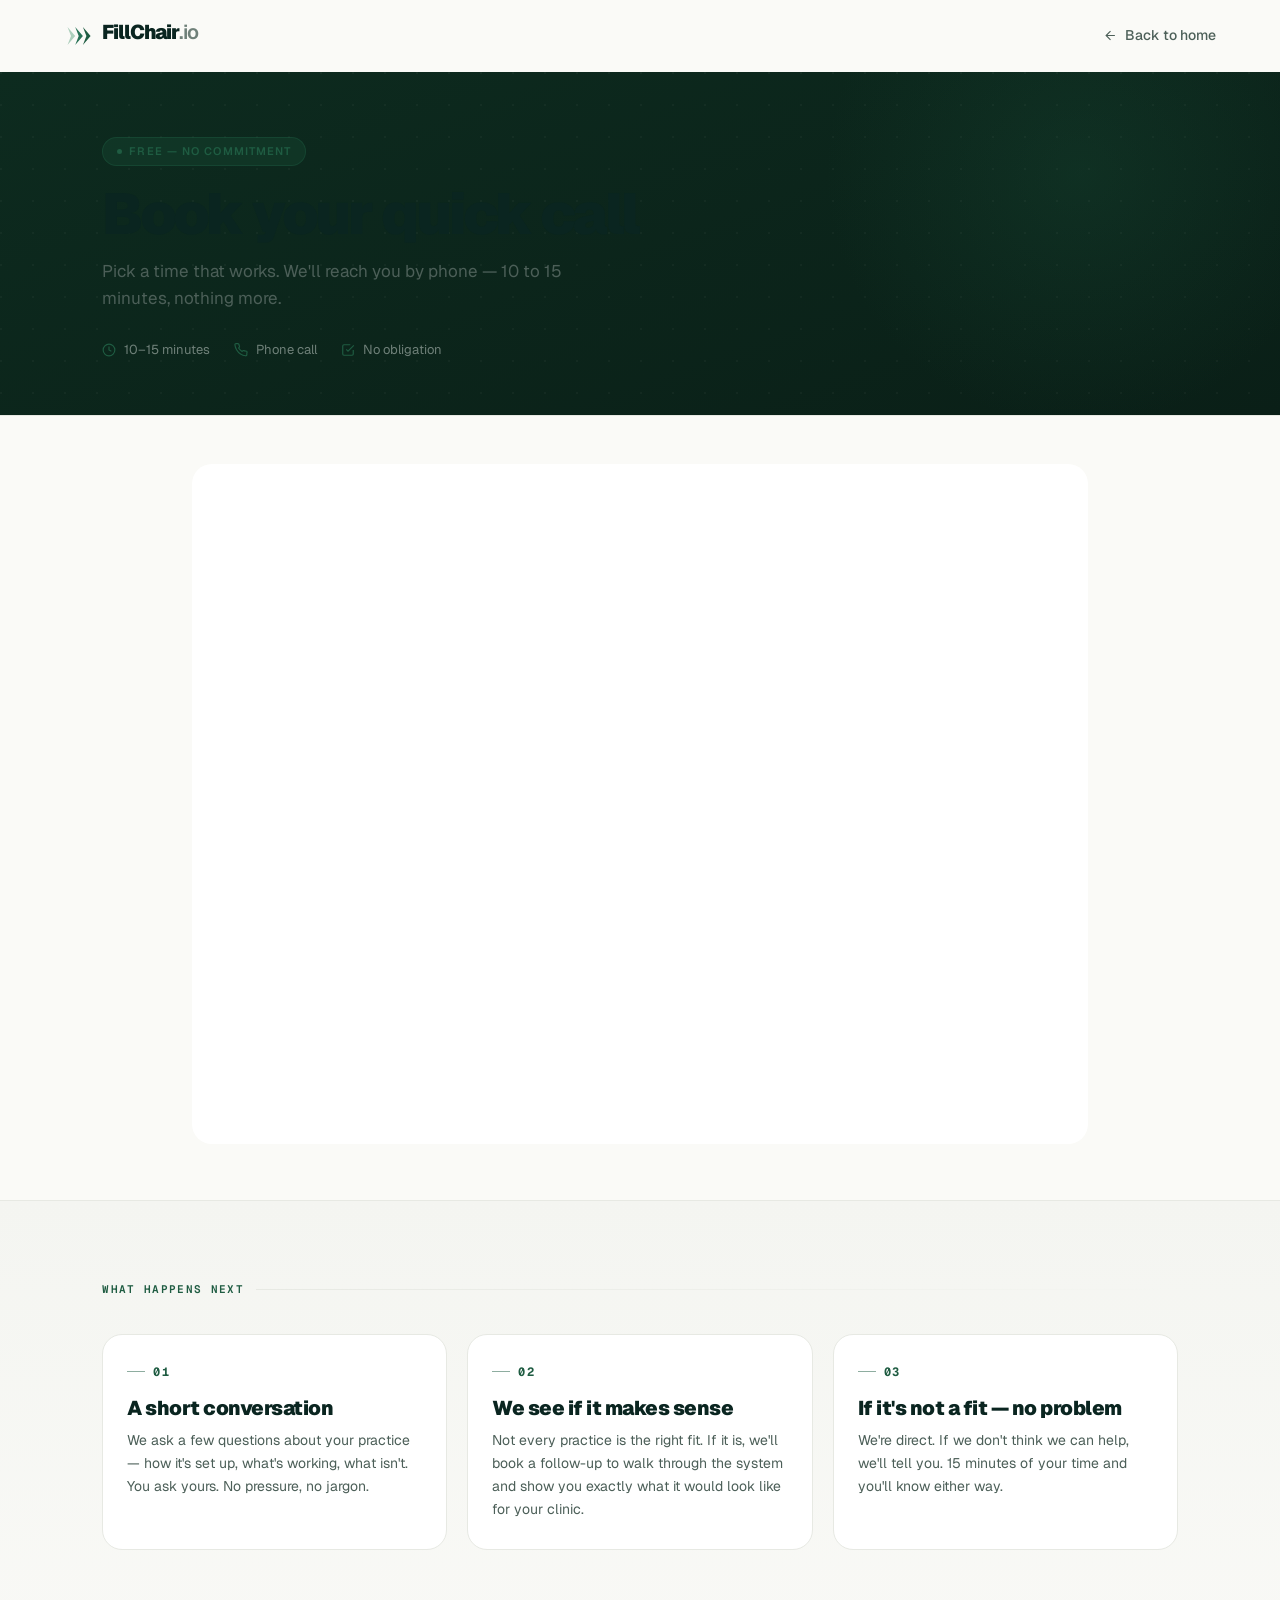
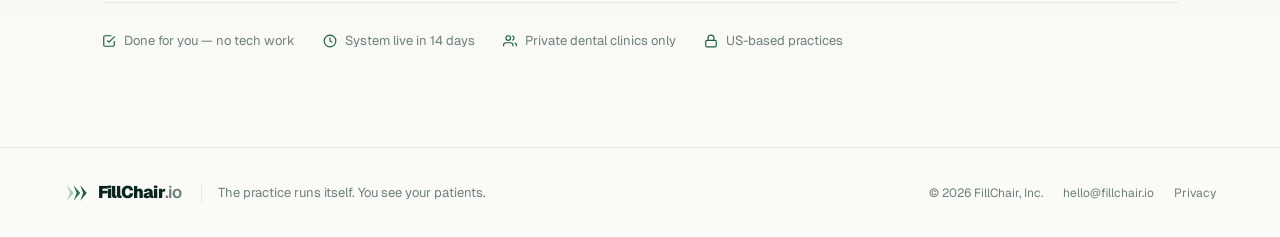
==== booking.html @ 7c805f05 "Add files via upload" ====
<!DOCTYPE html>
<html lang="en">
<head>
  <meta charset="utf-8" />
  <meta name="viewport" content="width=device-width, initial-scale=1" />
  <title>Book a Quick Call — FillChair.io</title>
  <link rel="icon" type="image/svg+xml" href="favicon.svg" />
  <link rel="stylesheet" href="styles.css" />
  <style>
    /* ── Page-specific overrides ── */

    /* Sticky nav */
    .bk-nav {
      position: fixed; top: 0; left: 0; right: 0; z-index: 50;
      height: 72px;
      display: flex; align-items: center; justify-content: space-between;
      padding: 0 5%;
      background: rgba(10,10,10,0.0);
      backdrop-filter: none;
      -webkit-backdrop-filter: none;
      border-bottom: 1px solid transparent;
      transition: all 240ms cubic-bezier(0.2,0.7,0.2,1);
    }
    .bk-nav.scrolled {
      background: rgba(10,10,10,0.82);
      backdrop-filter: saturate(180%) blur(18px);
      -webkit-backdrop-filter: saturate(180%) blur(18px);
      border-bottom-color: var(--border);
    }
    .bk-nav-back {
      font-size: 14px; font-weight: 500;
      color: var(--fg-3); text-decoration: none;
      display: inline-flex; align-items: center; gap: 7px;
      transition: color 180ms;
    }
    .bk-nav-back:hover { color: var(--fg); }
    .bk-nav-back svg { transition: transform 200ms; }
    .bk-nav-back:hover svg { transform: translateX(-2px); }

    /* Hero header band */
    .bk-hero {
      padding-top: 72px;
      background: var(--bg);
    }
    .bk-header {
      background: linear-gradient(160deg, #0D2B1F 0%, #0A1F17 100%);
      border-bottom: 1px solid var(--border);
      padding: 64px 8% 56px;
      position: relative;
      overflow: hidden;
    }
    .bk-header::before {
      content: '';
      position: absolute; top: -200px; right: -100px;
      width: 600px; height: 600px;
      background: radial-gradient(circle, rgba(31,92,66,0.22) 0%, transparent 60%);
      pointer-events: none;
    }
    .bk-header::after {
      content: '';
      position: absolute; inset: 0;
      background-image: radial-gradient(circle at 1px 1px, rgba(255,255,255,0.03) 1px, transparent 0);
      background-size: 32px 32px;
      pointer-events: none;
    }
    .bk-header-inner {
      max-width: 1100px; margin: 0 auto;
      position: relative; z-index: 1;
    }
    .bk-tag {
      display: inline-flex; align-items: center; gap: 7px;
      background: rgba(31,92,66,0.25); border: 1px solid rgba(31,92,66,0.4);
      border-radius: 999px; padding: 5px 14px;
      font-size: 11px; font-weight: 600; color: var(--accent);
      letter-spacing: 0.10em; text-transform: uppercase;
      margin-bottom: 20px;
    }
    .bk-tag-dot {
      width: 5px; height: 5px; border-radius: 50%;
      background: var(--accent); flex-shrink: 0;
    }
    .bk-title {
      font-family: var(--font-display); font-weight: 900;
      font-size: clamp(36px, 4.5vw, 64px); line-height: 0.97;
      letter-spacing: -0.05em; color: var(--fg);
      margin-bottom: 16px;
    }
    .bk-subtitle {
      font-size: 17px; font-weight: 400;
      color: var(--fg-3); line-height: 1.6;
      max-width: 480px; margin-bottom: 28px;
    }
    .bk-meta {
      display: flex; align-items: center; gap: 24px; flex-wrap: wrap;
    }
    .bk-meta-item {
      display: flex; align-items: center; gap: 8px;
      font-size: 13px; font-weight: 400; color: var(--fg-muted);
    }
    .bk-meta-item svg { color: var(--accent); flex-shrink: 0; }

    /* Calendar body */
    .bk-cal-body {
      max-width: 1100px; margin: 0 auto;
      padding: 48px 8% 56px;
    }
    .bk-cal-body iframe {
      display: block; width: 100%; min-height: 680px;
      border: none; border-radius: 20px;
      background: var(--bg-raised);
    }

    /* Below fold */
    .bk-below {
      border-top: 1px solid var(--border);
      padding: 80px 8% 96px;
      background: linear-gradient(180deg, var(--ink-850, #111) 0%, var(--bg) 100%);
    }
    .bk-below-inner { max-width: 1100px; margin: 0 auto; }

    .bk-section-label {
      font-family: var(--font-mono); font-size: 11px; font-weight: 600;
      color: var(--accent); letter-spacing: 0.12em; text-transform: uppercase;
      display: flex; align-items: center; gap: 12px;
      margin-bottom: 36px;
    }
    .bk-section-label::after {
      content: ''; flex: 1; height: 1px;
      background: linear-gradient(90deg, var(--border) 0%, transparent 100%);
    }

    /* Step cards */
    .bk-steps {
      display: grid; grid-template-columns: repeat(3, 1fr);
      gap: 20px; margin-bottom: 52px;
    }
    .bk-step-card {
      background: var(--bg-raised);
      border: 1px solid var(--border);
      border-radius: 20px; padding: 28px 24px;
      transition: all 240ms cubic-bezier(0.2,0.7,0.2,1);
    }
    .bk-step-card:hover {
      border-color: var(--border-strong);
      transform: translateY(-2px);
      box-shadow: var(--shadow-2);
    }
    .bk-step-num {
      font-family: var(--font-mono); font-size: 12px; font-weight: 700;
      color: var(--accent); letter-spacing: 0.10em;
      margin-bottom: 16px;
      display: flex; align-items: center; gap: 8px;
    }
    .bk-step-num::before {
      content: ''; display: inline-block;
      width: 18px; height: 1px;
      background: var(--accent); opacity: 0.5; flex-shrink: 0;
    }
    .bk-step-title {
      font-family: var(--font-display); font-weight: 900;
      font-size: 20px; line-height: 1.1; letter-spacing: -0.025em;
      color: var(--fg); margin-bottom: 10px;
    }
    .bk-step-desc {
      font-size: 14px; font-weight: 400;
      color: var(--fg-3); line-height: 1.65;
    }

    /* Trust strip */
    .bk-trust {
      display: flex; align-items: center; gap: 28px; flex-wrap: wrap;
      padding-top: 28px; border-top: 1px solid var(--border);
    }
    .bk-trust-item {
      display: flex; align-items: center; gap: 8px;
      font-size: 13px; font-weight: 400; color: var(--fg-muted);
    }
    .bk-trust-item svg { color: var(--accent); flex-shrink: 0; }

    /* Footer */
    .bk-footer {
      border-top: 1px solid var(--border);
      padding: 32px 5%;
      display: flex; align-items: center; justify-content: space-between;
      flex-wrap: wrap; gap: 20px;
    }
    .bk-foot-left {
      display: flex; align-items: center; gap: 16px;
    }
    .bk-foot-divider {
      padding-left: 16px; border-left: 1px solid var(--border); margin-left: 4px;
      color: var(--fg-muted); font-size: 13px;
    }
    .bk-foot-right {
      display: flex; align-items: center; gap: 20px;
      color: var(--fg-muted); font-size: 12px;
    }
    .bk-foot-right a {
      color: var(--fg-muted); text-decoration: none; transition: color 150ms;
    }
    .bk-foot-right a:hover { color: var(--fg-3); }

    /* Animations */
    @keyframes bkRise {
      from { opacity: 0; transform: translateY(16px); }
      to   { opacity: 1; transform: translateY(0); }
    }
    .bk-header-inner { animation: bkRise 480ms cubic-bezier(0.2,0.7,0.2,1) both; }
    .bk-cal-body     { animation: bkRise 480ms 120ms cubic-bezier(0.2,0.7,0.2,1) both; }
    .bk-below        { animation: bkRise 480ms 200ms cubic-bezier(0.2,0.7,0.2,1) both; }

    /* Responsive */
    @media (max-width: 860px) {
      .bk-header { padding: 48px 6% 40px; }
      .bk-cal-body { padding: 32px 6% 40px; }
      .bk-steps { grid-template-columns: 1fr; }
      .bk-below { padding: 56px 6% 72px; }
    }
    @media (max-width: 520px) {
      .bk-header { padding: 36px 5% 30px; }
      .bk-cal-body { padding: 20px 5% 28px; }
    }
  </style>
</head>
<body>

<!-- NAV -->
<nav class="bk-nav" id="bkNav">
  <a href="index.html" style="display:inline-flex; text-decoration:none;">
    <!-- LogoMark inline SVG — matches atoms.jsx -->
    <svg width="28" height="28" viewBox="0 0 160 160" aria-hidden="true" style="flex-shrink:0; margin-right:10px;">
      <polygon points="20,28 64,80 20,132 40,80" fill="#ACCFBC"/>
      <polygon points="64,28 108,80 64,132 84,80" fill="#287256"/>
      <polygon points="108,28 152,80 108,132 128,80" fill="#1F5C42"/>
    </svg>
    <span style="font-family:var(--font-display);font-weight:900;font-size:20px;letter-spacing:-0.055em;line-height:1;color:var(--fg);">
      FillChair<span style="color:#6F8079;font-weight:600;">.io</span>
    </span>
  </a>
  <a href="index.html" class="bk-nav-back">
    <svg width="15" height="15" fill="none" stroke="currentColor" stroke-width="1.8" viewBox="0 0 24 24">
      <path d="M19 12H5M12 5l-7 7 7 7"/>
    </svg>
    Back to home
  </a>
</nav>

<!-- HERO -->
<section class="bk-hero">

  <div class="bk-header">
    <div class="bk-header-inner">
      <div class="bk-tag">
        <span class="bk-tag-dot"></span>
        Free — no commitment
      </div>
      <h1 class="bk-title">Book your quick call</h1>
      <p class="bk-subtitle">Pick a time that works. We'll reach you by phone — 10 to 15 minutes, nothing more.</p>
      <div class="bk-meta">
        <div class="bk-meta-item">
          <svg width="14" height="14" fill="none" stroke="currentColor" stroke-width="2" viewBox="0 0 24 24">
            <circle cx="12" cy="12" r="10"/><path d="M12 6v6l4 2"/>
          </svg>
          10–15 minutes
        </div>
        <div class="bk-meta-item">
          <svg width="14" height="14" fill="none" stroke="currentColor" stroke-width="2" viewBox="0 0 24 24">
            <path d="M22 16.92v3a2 2 0 0 1-2.18 2 19.79 19.79 0 0 1-8.63-3.07A19.5 19.5 0 0 1 4.69 12 19.79 19.79 0 0 1 1.61 3.22 2 2 0 0 1 3.6 1h3a2 2 0 0 1 2 1.72c.13.96.36 1.9.7 2.81a2 2 0 0 1-.45 2.11L7.91 8.6a16 16 0 0 0 5.95 5.95l.96-.96a2 2 0 0 1 2.11-.45c.91.34 1.85.57 2.81.7A2 2 0 0 1 22 16.92z"/>
          </svg>
          Phone call
        </div>
        <div class="bk-meta-item">
          <svg width="14" height="14" fill="none" stroke="currentColor" stroke-width="2" viewBox="0 0 24 24">
            <path d="M9 11l3 3L22 4"/><path d="M21 12v7a2 2 0 0 1-2 2H5a2 2 0 0 1-2-2V5a2 2 0 0 1 2-2h11"/>
          </svg>
          No obligation
        </div>
      </div>
    </div>
  </div>

  <!-- Calendar embed -->
  <div class="bk-cal-body">
    <iframe
      src="https://api.leadconnectorhq.com/widget/booking/h184iFP5qR7LPdrkCC9L"
      scrolling="no"
      id="h184iFP5qR7LPdrkCC9L_1778750719723">
    </iframe>
    <script src="https://link.msgsndr.com/js/form_embed.js" type="text/javascript"></script>
  </div>

</section>

<!-- BELOW THE FOLD -->
<div class="bk-below">
  <div class="bk-below-inner">

    <div class="bk-section-label">What happens next</div>

    <div class="bk-steps">
      <div class="bk-step-card">
        <div class="bk-step-num">01</div>
        <div class="bk-step-title">A short conversation</div>
        <div class="bk-step-desc">We ask a few questions about your practice — how it's set up, what's working, what isn't. You ask yours. No pressure, no jargon.</div>
      </div>
      <div class="bk-step-card">
        <div class="bk-step-num">02</div>
        <div class="bk-step-title">We see if it makes sense</div>
        <div class="bk-step-desc">Not every practice is the right fit. If it is, we'll book a follow-up to walk through the system and show you exactly what it would look like for your clinic.</div>
      </div>
      <div class="bk-step-card">
        <div class="bk-step-num">03</div>
        <div class="bk-step-title">If it's not a fit — no problem</div>
        <div class="bk-step-desc">We're direct. If we don't think we can help, we'll tell you. 15 minutes of your time and you'll know either way.</div>
      </div>
    </div>

    <div class="bk-trust">
      <div class="bk-trust-item">
        <svg width="14" height="14" fill="none" stroke="currentColor" stroke-width="2" viewBox="0 0 24 24">
          <path d="M9 11l3 3L22 4"/><path d="M21 12v7a2 2 0 0 1-2 2H5a2 2 0 0 1-2-2V5a2 2 0 0 1 2-2h11"/>
        </svg>
        Done for you — no tech work
      </div>
      <div class="bk-trust-item">
        <svg width="14" height="14" fill="none" stroke="currentColor" stroke-width="2" viewBox="0 0 24 24">
          <circle cx="12" cy="12" r="10"/><path d="M12 6v6l4 2"/>
        </svg>
        System live in 14 days
      </div>
      <div class="bk-trust-item">
        <svg width="14" height="14" fill="none" stroke="currentColor" stroke-width="2" viewBox="0 0 24 24">
          <path d="M17 21v-2a4 4 0 0 0-4-4H5a4 4 0 0 0-4 4v2"/><circle cx="9" cy="7" r="4"/>
          <path d="M23 21v-2a4 4 0 0 0-3-3.87"/><path d="M16 3.13a4 4 0 0 1 0 7.75"/>
        </svg>
        Private dental clinics only
      </div>
      <div class="bk-trust-item">
        <svg width="14" height="14" fill="none" stroke="currentColor" stroke-width="2" viewBox="0 0 24 24">
          <rect x="3" y="11" width="18" height="11" rx="2"/><path d="M7 11V7a5 5 0 0 1 10 0v4"/>
        </svg>
        US-based practices
      </div>
    </div>

  </div>
</div>

<!-- FOOTER -->
<footer class="bk-footer">
  <div class="bk-foot-left">
    <a href="index.html" style="display:inline-flex;align-items:center;gap:10px;text-decoration:none;">
      <svg width="24" height="24" viewBox="0 0 160 160" aria-hidden="true">
        <polygon points="20,28 64,80 20,132 40,80" fill="#ACCFBC"/>
        <polygon points="64,28 108,80 64,132 84,80" fill="#287256"/>
        <polygon points="108,28 152,80 108,132 128,80" fill="#1F5C42"/>
      </svg>
      <span style="font-family:var(--font-display);font-weight:900;font-size:17px;letter-spacing:-0.055em;color:var(--fg);">
        FillChair<span style="color:#6F8079;font-weight:600;">.io</span>
      </span>
    </a>
    <div class="bk-foot-divider">The practice runs itself. You see your patients.</div>
  </div>
  <div class="bk-foot-right">
    <span>© 2026 FillChair, Inc.</span>
    <a href="mailto:hello@fillchair.io">hello@fillchair.io</a>
    <a href="#">Privacy</a>
  </div>
</footer>

<script>
  const nav = document.getElementById('bkNav');
  window.addEventListener('scroll', () => {
    nav.classList.toggle('scrolled', window.scrollY > 10);
  });
</script>

</body>
</html>
---- styles.css ----
/* FillChair marketing UI kit — global styles (v2: premium healthcare).
   Tokens come from the root design system file. */
@import url('../../colors_and_type.css');

* { box-sizing: border-box; margin: 0; padding: 0; }

html, body {
  background: var(--bg);
  color: var(--fg);
  font-family: var(--font-sans);
  font-size: 17px;
  line-height: 1.5;
  -webkit-font-smoothing: antialiased;
  text-rendering: optimizeLegibility;
  scroll-behavior: smooth;
}

img { max-width: 100%; display: block; }
button { font-family: inherit; cursor: pointer; }

/* ===== Layout primitives ===== */
.fc-container {
  max-width: 1240px;
  margin: 0 auto;
  padding: 0 24px;
}

.fc-section {
  padding: 120px 0;        /* more generous in v2 — Apple-school space */
  position: relative;
}

.fc-section--tight {
  padding: 64px 0;
}

.fc-eyebrow {
  font-family: var(--font-sans);
  font-weight: 600;
  font-size: 12px;
  letter-spacing: 0.16em;
  text-transform: uppercase;
  color: var(--accent);
  display: inline-flex;
  align-items: center;
  gap: 10px;
}
.fc-eyebrow::before {
  content: "";
  display: inline-block;
  width: 5px;
  height: 5px;
  border-radius: 50%;
  background: var(--accent);
}

/* ===== Button ===== */
.fc-btn {
  font-family: var(--font-sans);
  font-weight: 600;
  font-size: 15px;
  letter-spacing: -0.005em;
  padding: 13px 22px;
  border-radius: 999px;
  border: 1px solid transparent;
  display: inline-flex;
  align-items: center;
  gap: 8px;
  transition: all 200ms cubic-bezier(0.2, 0.7, 0.2, 1);
  text-decoration: none;
}
.fc-btn:active { transform: translateY(1px); }
.fc-btn-primary {
  background: var(--accent);
  color: var(--accent-fg);
  box-shadow: var(--shadow-2);
}
.fc-btn-primary:hover { background: var(--accent-hover); box-shadow: var(--shadow-3); transform: translateY(-1px); }
.fc-btn-secondary {
  background: var(--bg-raised);
  color: var(--fg);
  border-color: var(--border);
  box-shadow: var(--shadow-1);
}
.fc-btn-secondary:hover { border-color: var(--border-strong); box-shadow: var(--shadow-2); }
.fc-btn-ghost {
  background: transparent;
  color: var(--fg-2);
}
.fc-btn-ghost:hover { color: var(--fg); }
.fc-btn-lg { font-size: 16px; padding: 16px 28px; }
.fc-btn-sm { font-size: 13px; padding: 8px 14px; }
.fc-btn .arrow { transition: transform 200ms; }
.fc-btn:hover .arrow { transform: translateX(3px); }

/* ===== Card ===== */
.fc-card {
  background: var(--bg-raised);
  border: 1px solid var(--border);
  border-radius: 20px;
  padding: 32px;
  box-shadow: var(--shadow-1);
}
.fc-card--hover { transition: all 240ms cubic-bezier(0.2, 0.7, 0.2, 1); }
.fc-card--hover:hover { border-color: var(--border-strong); transform: translateY(-2px); box-shadow: var(--shadow-2); }

/* ===== Dot grid background, used sparingly ===== */
.fc-dotgrid {
  background-image: radial-gradient(circle at 1px 1px, var(--border-strong) 1px, transparent 0);
  background-size: 24px 24px;
}

/* ===== Section divider line ===== */
.fc-hr {
  height: 1px;
  background: linear-gradient(90deg, transparent 0%, var(--border) 50%, transparent 100%);
  border: 0;
}
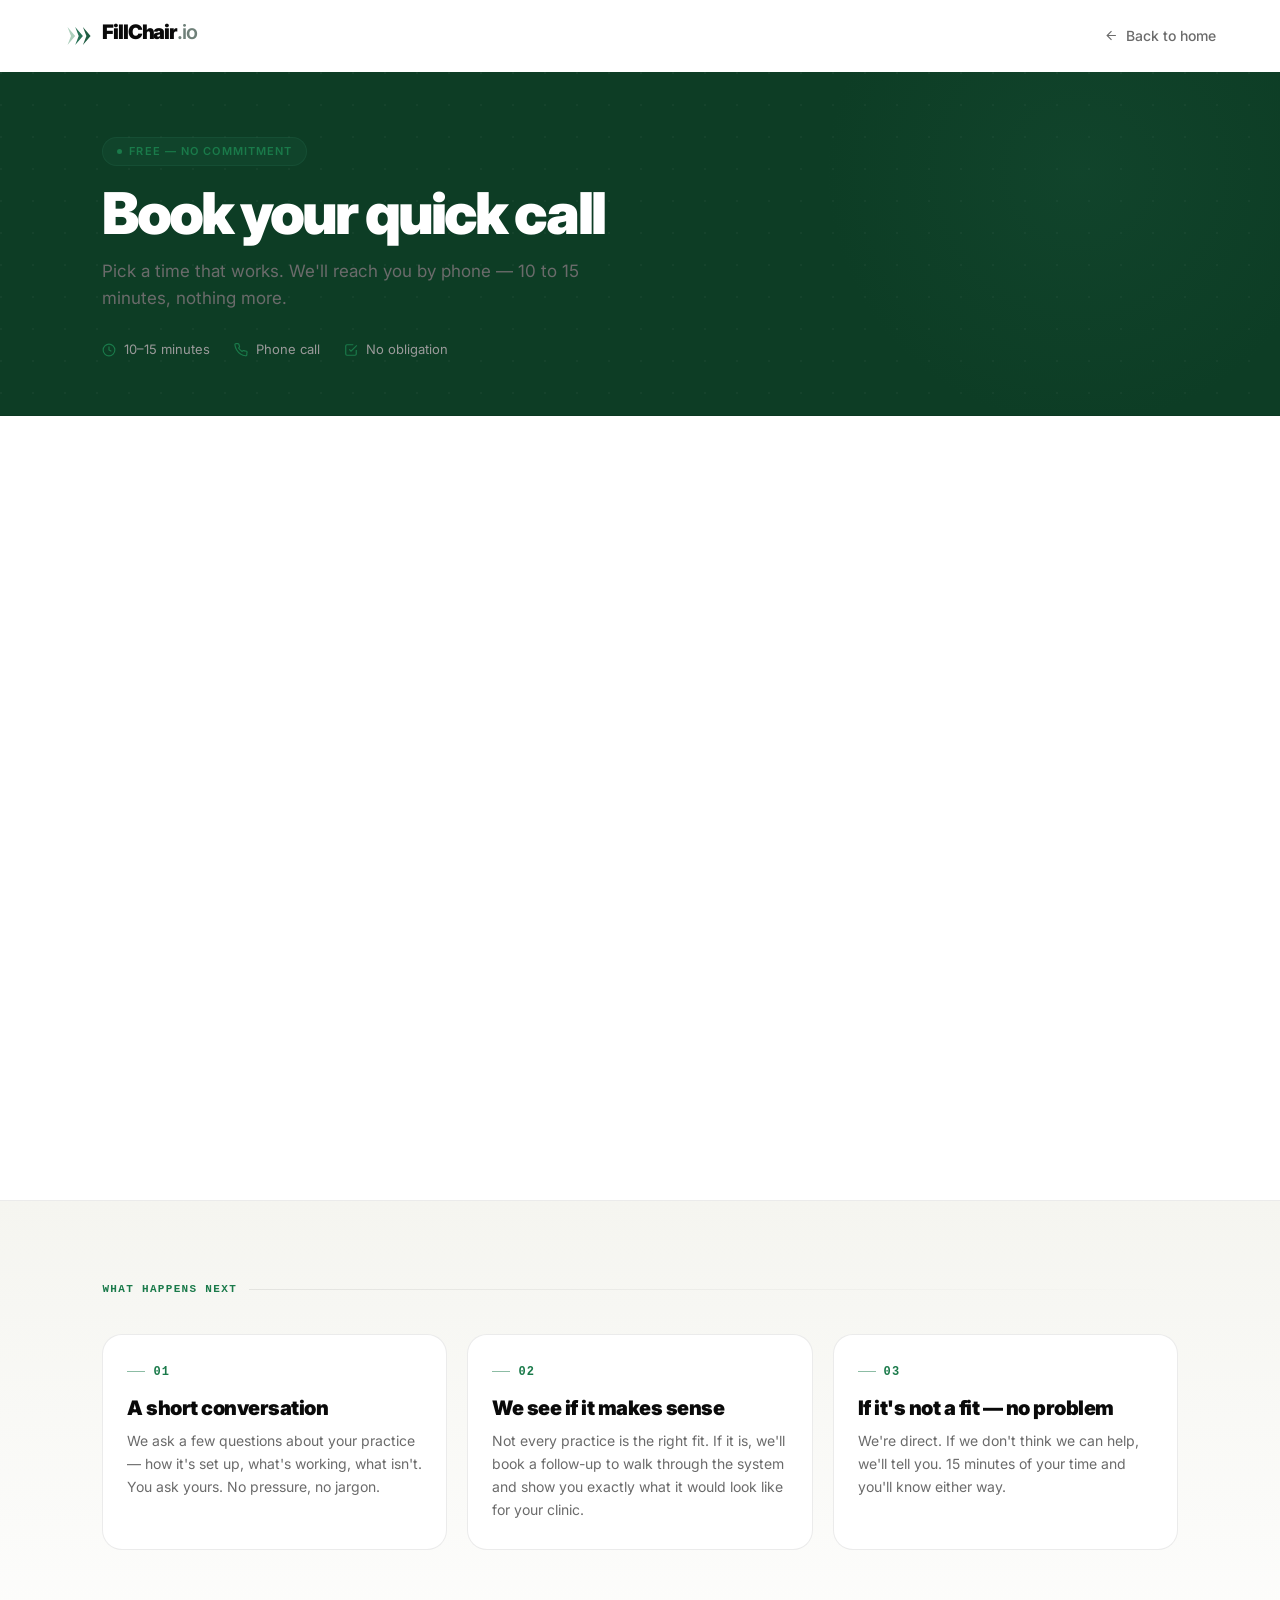
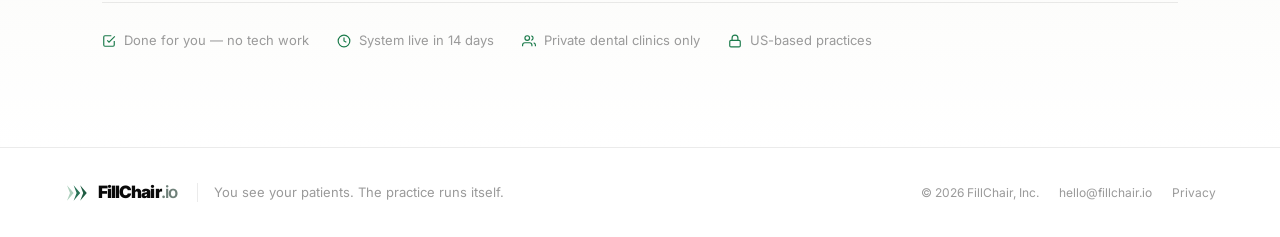
==== commit 6423a013: "fix: apply booking page and footer corrections - booking page: hero title color set to white (#FFFFF" ====
--- a/booking.html
+++ b/booking.html
@@ -43,7 +43,7 @@
       background: var(--bg);
     }
     .bk-header {
-      background: linear-gradient(160deg, #0D2B1F 0%, #0A1F17 100%);
+      background: var(--moss-900);
       border-bottom: 1px solid var(--border);
       padding: 64px 8% 56px;
       position: relative;
@@ -82,7 +82,7 @@
     .bk-title {
       font-family: var(--font-display); font-weight: 900;
       font-size: clamp(36px, 4.5vw, 64px); line-height: 0.97;
-      letter-spacing: -0.05em; color: var(--fg);
+      letter-spacing: -0.05em; color: #FFFFFF;
       margin-bottom: 16px;
     }
     .bk-subtitle {
@@ -359,7 +359,7 @@
         FillChair<span style="color:#6F8079;font-weight:600;">.io</span>
       </span>
     </a>
-    <div class="bk-foot-divider">The practice runs itself. You see your patients.</div>
+    <div class="bk-foot-divider">You see your patients. The practice runs itself.</div>
   </div>
   <div class="bk-foot-right">
     <span>© 2026 FillChair, Inc.</span>
--- a/styles.css
+++ b/styles.css
@@ -1,7 +1,76 @@
 /* FillChair marketing UI kit — global styles (v2: premium healthcare).
-   Tokens come from the root design system file. */
-@import url('../../colors_and_type.css');
+   Design tokens inlined — no external import needed. */
 
+@import url('https://fonts.googleapis.com/css2?family=Inter:wght@300;400;500;600;700;800;900&display=swap');
+
+:root {
+  /* ── Fonts ── */
+  --font-sans:    'Inter', system-ui, -apple-system, sans-serif;
+  --font-display: 'Inter', system-ui, -apple-system, sans-serif;
+  --font-mono:    'SF Mono', 'Fira Code', 'Fira Mono', monospace;
+
+  /* ── Base backgrounds — LIGHT ── */
+  --bg:           #FFFFFF;
+  --bg-raised:    #FFFFFF;
+  --paper:        #FAFAF7;
+  --paper-2:      #F5F5F0;
+
+  /* ── Ink scale (used as bg in dark cards/sections) ── */
+  --ink-850:      #F5F5F0;
+  --ink-800:      #F0F0EB;
+  --ink-700:      #E8E8E2;
+  --ink-600:      #DDDDD7;
+  --ink-500:      #D0D0CA;
+
+  /* ── Foreground ── */
+  --fg:           #0A0A0A;
+  --fg-2:         #2A2A2A;
+  --fg-3:         #6B6B6B;
+  --fg-muted:     #9A9A9A;
+  --fg-dim:       #BABABA;
+
+  /* ── Accent — Emerald ── */
+  --accent:       #1A7A4A;
+  --accent-hover: #1E9057;
+  --accent-fg:    #FFFFFF;
+
+  /* ── Moss palette (used for the two green blocks) ── */
+  --moss-900:     #0D3D25;
+  --moss-50:      rgba(26, 122, 74, 0.06);
+  --moss-300:     #22A863;
+
+  /* ── Sky (info tones) ── */
+  --sky-glow:     rgba(26, 122, 74, 0.08);
+  --sky-300:      #1A7A4A;
+  --sky-500:      #145E37;
+
+  /* ── Slate ── */
+  --slate-3:      #6F8079;
+  --slate-400:    #8A9490;
+
+  /* ── Borders ── */
+  --border:        rgba(0, 0, 0, 0.08);
+  --border-strong: rgba(0, 0, 0, 0.16);
+
+  /* ── Semantic ── */
+  --success:      #16A34A;
+  --success-soft: rgba(22, 163, 74, 0.10);
+  --warning:      #D97706;
+  --warning-soft: rgba(217, 119, 6, 0.10);
+
+  /* ── Shadows ── */
+  --shadow-1:  0 1px 3px rgba(0,0,0,0.07), 0 1px 2px rgba(0,0,0,0.05);
+  --shadow-2:  0 4px 16px rgba(0,0,0,0.10), 0 2px 4px rgba(0,0,0,0.06);
+  --shadow-3:  0 12px 40px rgba(0,0,0,0.13), 0 4px 12px rgba(0,0,0,0.07);
+
+  /* ── Glow ── */
+  --glow-accent: 0 0 0 1px rgba(26,122,74,0.2), 0 8px 32px rgba(26,122,74,0.10);
+
+  /* ── Mist ── */
+  --mist: rgba(0,0,0,0.04);
+}
+
+/* ===== Reset ===== */
 * { box-sizing: border-box; margin: 0; padding: 0; }
 
 html, body {
@@ -26,7 +95,7 @@
 }
 
 .fc-section {
-  padding: 120px 0;        /* more generous in v2 — Apple-school space */
+  padding: 120px 0;
   position: relative;
 }
 
@@ -104,13 +173,13 @@
 .fc-card--hover { transition: all 240ms cubic-bezier(0.2, 0.7, 0.2, 1); }
 .fc-card--hover:hover { border-color: var(--border-strong); transform: translateY(-2px); box-shadow: var(--shadow-2); }
 
-/* ===== Dot grid background, used sparingly ===== */
+/* ===== Dot grid background ===== */
 .fc-dotgrid {
   background-image: radial-gradient(circle at 1px 1px, var(--border-strong) 1px, transparent 0);
   background-size: 24px 24px;
 }
 
-/* ===== Section divider line ===== */
+/* ===== Section divider ===== */
 .fc-hr {
   height: 1px;
   background: linear-gradient(90deg, transparent 0%, var(--border) 50%, transparent 100%);
